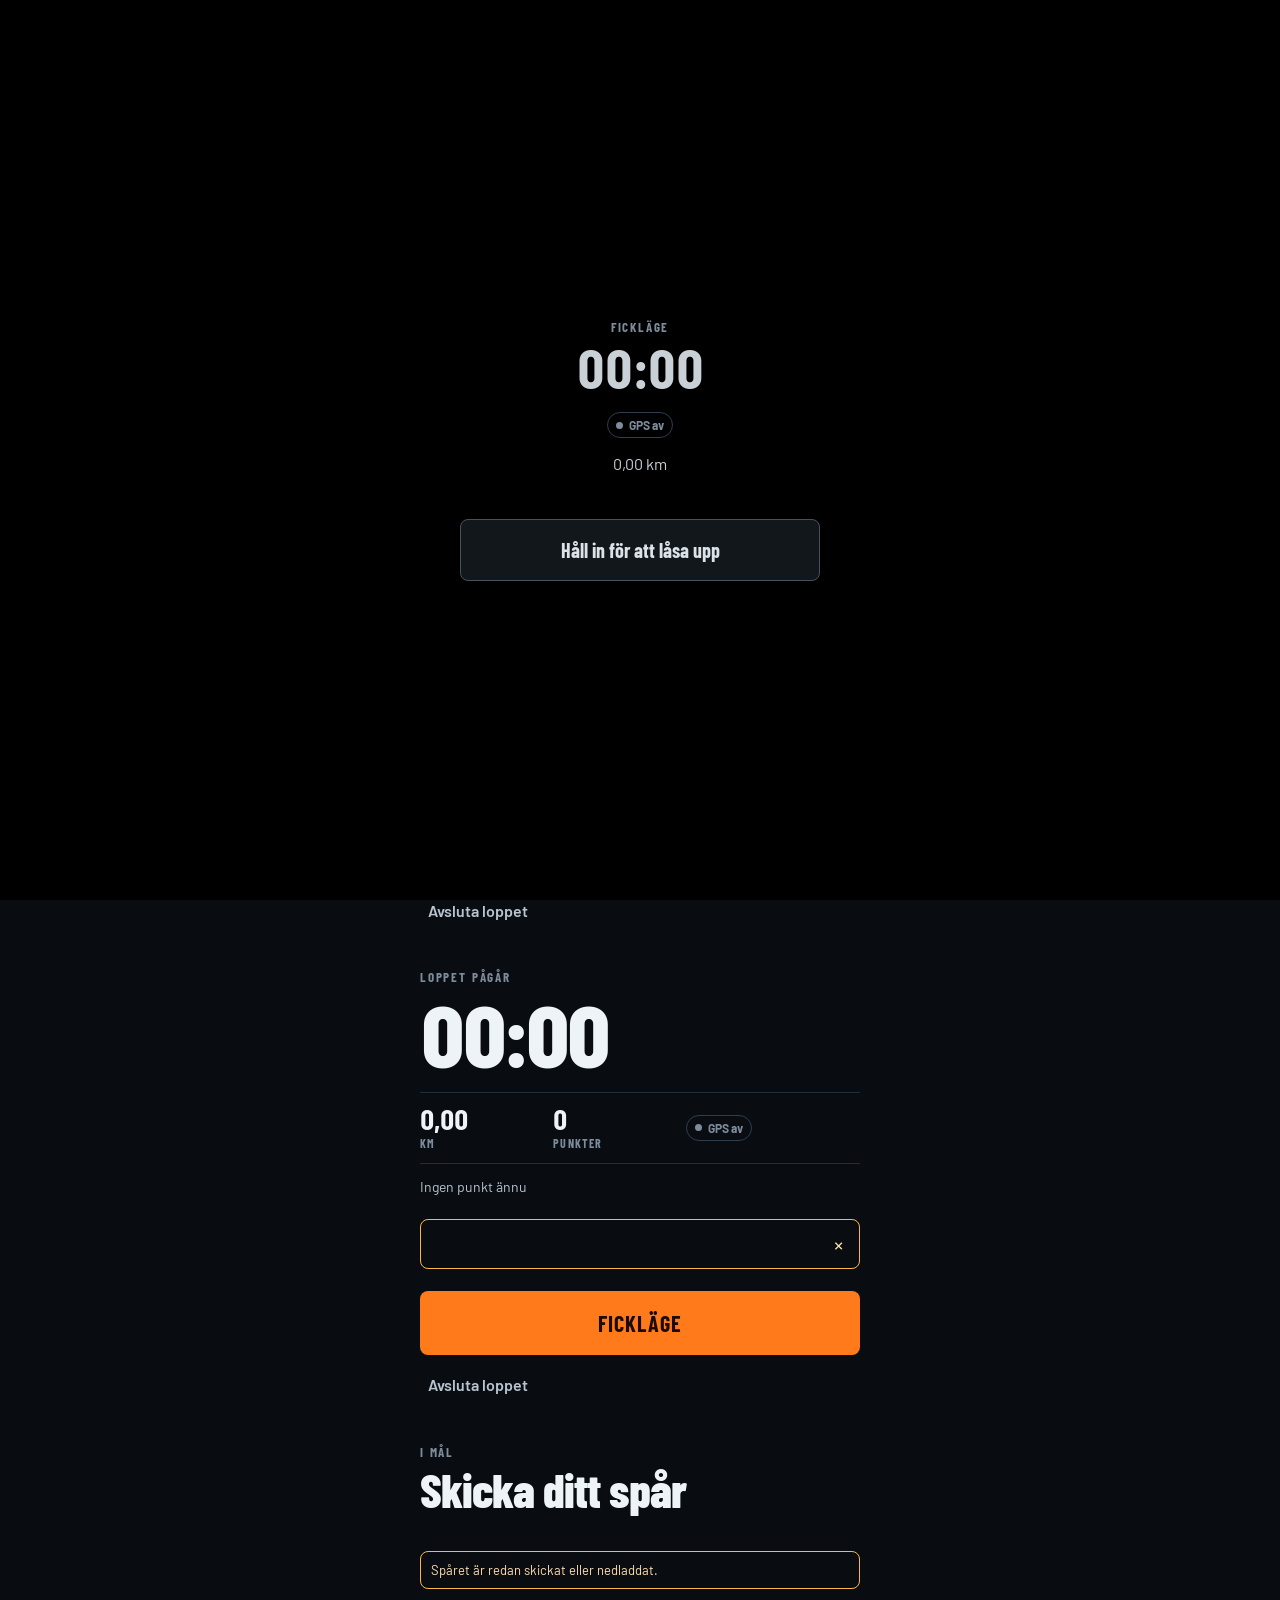
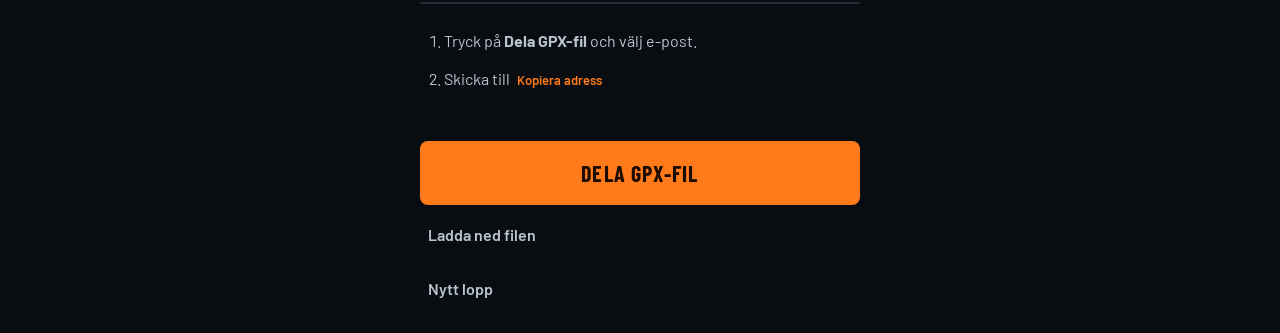
==== index.html @ 2bca6008 "v0.02" ====
<!doctype html>
<html lang="sv">
<head>
  <meta charset="utf-8">
  <meta name="viewport" content="width=device-width, initial-scale=1, viewport-fit=cover">
  <meta name="theme-color" content="#090d12">
  <title>Stadsorientering – GPS-tracker</title>
  <link rel="stylesheet" href="https://fonts.googleapis.com/css2?family=Barlow+Condensed:wght@600;700;800&family=Barlow:wght@400;500;600;700&display=swap">
  <link rel="stylesheet" href="styles.css">
  <style>.hold span,.hold i{pointer-events:none}</style>
</head>
<body>
  <main class="app">
    <header class="topbar">
      <span class="brand">STADSORIENTERING</span>
      <div class="top-status"><span id="top-gps" class="gps-chip">GPS av</span><span id="sim-pill" class="pill" hidden>SIMULERAD GPS</span></div>
    </header>

    <section id="start-view" class="view">
      <p class="eyebrow">INNAN DU STARTAR</p><h1>Klar för start?</h1>
      <label class="field">Ditt namn<input id="name" autocomplete="name" placeholder="För- och efternamn" maxlength="80"></label>
      <button id="gps-on" class="secondary">Slå på GPS</button>
      <p id="start-error" class="error-box" hidden role="alert"></p>
      <div id="start-wait" class="muted" hidden>Letar efter en tillräckligt noggrann GPS-position…</div>
      <ul class="advice"><li>Ha sidan öppen hela loppet och byt inte app.</li><li>Lås inte telefonen. Använd fickläget, då står skärmen på men är låst för tryck.</li><li>Ladda telefonen innan. Skärmen och GPS:en drar ström.</li></ul>
      <p class="privacy">Ditt spår sparas bara i den här telefonen. Det lämnar telefonen först när du själv delar filen efter loppet.</p>
      <div class="bottom-actions"><button id="start" class="primary" disabled>STARTA LOPPET</button><button id="start-anyway" class="text-button" hidden>Starta ändå</button></div>
    </section>

    <section id="resume-view" class="view" hidden>
      <p class="eyebrow">LOPPET PÅGÅR FORTFARANDE</p><h1>Fortsätta?</h1><p id="resume-info"></p>
      <div class="bottom-actions"><button id="resume" class="primary">FORTSÄTT</button><button id="resume-stop" class="text-button">Avsluta loppet</button></div>
    </section>

    <section id="running-view" class="view running" hidden>
      <p class="eyebrow">LOPPET PÅGÅR</p><div id="elapsed" class="elapsed">00:00</div>
      <div class="metrics"><div><b id="distance">0,00</b><span>KM</span></div><div><b id="point-count">0</b><span>PUNKTER</span></div><div><span id="run-gps" class="gps-chip">GPS av</span></div></div>
      <p id="last-point" class="last-point">Ingen punkt ännu</p><p id="run-error" class="error-box" hidden role="alert"></p>
      <div id="gap-note" class="notice" hidden><span id="gap-text"></span><button id="close-gap" aria-label="Stäng notis">×</button></div>
      <p id="wake-note" class="muted" hidden>Din webbläsare kan inte hålla skärmen tänd. Ändra tiden för automatisk skärmlåsning i telefonens inställningar.</p>
      <div class="bottom-actions"><button id="pocket-on" class="primary">FICKLÄGE</button><button id="stop" class="text-button">Avsluta loppet</button></div>
    </section>

    <section id="export-view" class="view" hidden>
      <p class="eyebrow">I MÅL</p><h1>Skicka ditt spår</h1><p id="already-sent" class="notice" hidden>Spåret är redan skickat eller nedladdat.</p>
      <div id="summary" class="summary"></div>
      <ol class="steps"><li>Tryck på <b>Dela GPX-fil</b> och välj e-post.</li><li>Skicka till <b id="email"></b> <button id="copy-email" class="inline-button">Kopiera adress</button></li></ol>
      <div class="bottom-actions"><button id="share" class="primary">DELA GPX-FIL</button><button id="download" class="text-button">Ladda ned filen</button><button id="new-track" class="text-button">Nytt lopp</button></div>
    </section>
  </main>

  <section id="pocket" class="pocket" hidden aria-label="Fickläge">
    <div><p class="eyebrow">FICKLÄGE</p><strong id="pocket-time">00:00</strong><span id="pocket-gps" class="gps-chip">GPS av</span><p id="pocket-distance">0,00 km</p><p id="pocket-error" class="pocket-error" hidden></p><button id="hold-unlock" class="hold"><span>Håll in för att låsa upp</span><i id="hold-progress"></i></button></div>
  </section>
  <script type="module" src="app.js"></script>
</body>
</html>
---- styles.css ----
:root{--bg:#090d12;--panel:#0f151c;--raise:#1a2430;--line:#222d3a;--line-2:#2f3d4d;--ink:#eef3f7;--ink-2:#b8c4cf;--muted:#7d8c9c;--accent:#ff7a1a;--accent-ink:#1c0c00;--good:#3ee08f;--warn:#ffb547;--bad:#ff5a5f;--display:"Barlow Condensed","Roboto Condensed","Arial Narrow",sans-serif;--body:"Barlow","Segoe UI",system-ui,sans-serif}*{box-sizing:border-box}body{margin:0;min-height:100dvh;background:var(--bg);color:var(--ink);font-family:var(--body)}button,input{font:inherit}button{cursor:pointer}button:focus-visible,input:focus-visible{outline:2px solid var(--accent);outline-offset:2px}.app{display:flex;flex-direction:column;min-height:100dvh;max-width:480px;margin:auto;padding:max(18px,env(safe-area-inset-top)) max(20px,env(safe-area-inset-right)) max(20px,env(safe-area-inset-bottom)) max(20px,env(safe-area-inset-left))}.topbar{height:42px;display:flex;align-items:center;justify-content:space-between;gap:10px}.brand,.eyebrow,h1,.primary,.metrics b,.elapsed{font-family:var(--display)}.brand{font-size:18px;font-weight:800;letter-spacing:.06em}.top-status{display:flex;gap:6px;align-items:center}.view{display:flex;flex:1;flex-direction:column;padding-top:35px}.eyebrow{margin:0 0 7px;color:var(--muted);font-size:13px;font-weight:700;letter-spacing:.14em}h1{margin:0 0 30px;font-size:48px;line-height:.92;font-weight:800;letter-spacing:-.02em}.field{font-weight:600;color:var(--ink-2);font-size:14px}.field input{display:block;width:100%;margin-top:8px;padding:14px 12px;border:1px solid var(--line-2);border-radius:8px;background:var(--panel);color:var(--ink);font-size:18px}.primary{width:100%;min-height:64px;border:0;border-radius:8px;background:var(--accent);color:var(--accent-ink);font-size:22px;font-weight:700;letter-spacing:.05em;text-transform:uppercase}.primary:disabled{opacity:.38;cursor:not-allowed}.secondary,.text-button,.inline-button{border:0;background:transparent;color:var(--ink-2);font-weight:600}.secondary{align-self:flex-start;min-height:48px;padding:0;margin-top:10px}.text-button{min-height:48px;padding:0 8px;text-align:left}.inline-button{min-height:28px;padding:0 4px;color:var(--accent);font-size:13px}.bottom-actions{margin-top:auto;display:flex;flex-direction:column;gap:6px;padding-top:22px}.advice{margin:25px 0 0;padding:14px 14px 14px 31px;border:1px solid var(--line);border-radius:8px;background:var(--panel);color:var(--ink-2);font-size:14px;line-height:1.35}.advice li+li{margin-top:10px}.privacy,.muted{color:var(--muted);font-size:13px;line-height:1.4}.privacy{margin-top:17px}.error-box{margin:14px 0 0;padding:11px;border:1px solid var(--bad);border-radius:8px;color:#ffc1c3;font-size:14px;line-height:1.35}.gps-chip,.pill{display:inline-flex;align-items:center;gap:6px;min-height:26px;border:1px solid var(--line-2);border-radius:999px;padding:3px 8px;color:var(--muted);font-size:12px;font-weight:700;white-space:nowrap}.gps-chip::before{content:"";width:7px;height:7px;border-radius:50%;background:currentColor}.gps-chip.good{color:var(--good)}.gps-chip.warn{color:var(--warn)}.gps-chip.bad{color:var(--bad)}.pill{color:var(--accent);border-color:#7a451d}.elapsed{margin:6px 0 23px;font-size:88px;line-height:.8;font-weight:800;letter-spacing:-.05em;font-variant-numeric:tabular-nums}.metrics{display:grid;grid-template-columns:1fr 1fr 1.4fr;gap:9px;padding:13px 0;border-top:1px solid var(--line);border-bottom:1px solid var(--line);align-items:center}.metrics>div{min-width:0}.metrics b{display:block;font-size:29px;line-height:.9;font-variant-numeric:tabular-nums}.metrics span:not(.gps-chip){display:block;margin-top:4px;color:var(--muted);font-family:var(--display);font-size:12px;font-weight:700;letter-spacing:.1em}.last-point{margin:14px 0;color:var(--ink-2);font-size:14px}.last-point.old{color:var(--warn)}.notice{display:flex;align-items:center;justify-content:space-between;gap:12px;margin-top:10px;padding:10px;border:1px solid var(--warn);border-radius:8px;color:#ffe0af;font-size:13px}.notice button{border:0;background:transparent;color:inherit;font-size:22px}.summary{display:grid;grid-template-columns:1fr 1fr;gap:1px;border:1px solid var(--line);background:var(--line);border-radius:8px;overflow:hidden}.summary div{padding:12px;background:var(--panel)}.summary b{display:block;font-family:var(--display);font-size:27px;font-variant-numeric:tabular-nums}.summary span{color:var(--muted);font-size:12px}.steps{margin:25px 0;padding-left:24px;color:var(--ink-2);line-height:1.55}.steps li+li{margin-top:12px}.pocket{position:fixed;z-index:5;inset:0;display:grid;place-items:center;padding:24px;background:#000;color:#c9d0d6;touch-action:none;text-align:center}.pocket>div{width:min(360px,100%)}.pocket strong{display:block;margin:7px 0 20px;font-family:var(--display);font-size:56px;line-height:.9;font-variant-numeric:tabular-nums}.pocket-distance{font-family:var(--display);font-size:25px}.pocket-error{color:#ffb3b7;font-size:13px}.hold{position:relative;overflow:hidden;width:100%;min-height:62px;margin-top:30px;border:1px solid #47515a;border-radius:8px;background:#12171b;color:#dce3e8;font-family:var(--display);font-size:20px;font-weight:700}.hold span{position:relative;z-index:1}.hold i{position:absolute;inset:0 auto 0 0;width:0;background:#45515b}.hold.holding i{transition:width 2s linear;width:100%}@media(max-width:380px){h1{font-size:43px}.elapsed{font-size:72px}.metrics{grid-template-columns:1fr 1fr}.metrics>div:last-child{grid-column:1/-1}}@media(prefers-reduced-motion:reduce){*,*::before,*::after{scroll-behavior:auto!important;transition-duration:.01ms!important;animation-duration:.01ms!important}}
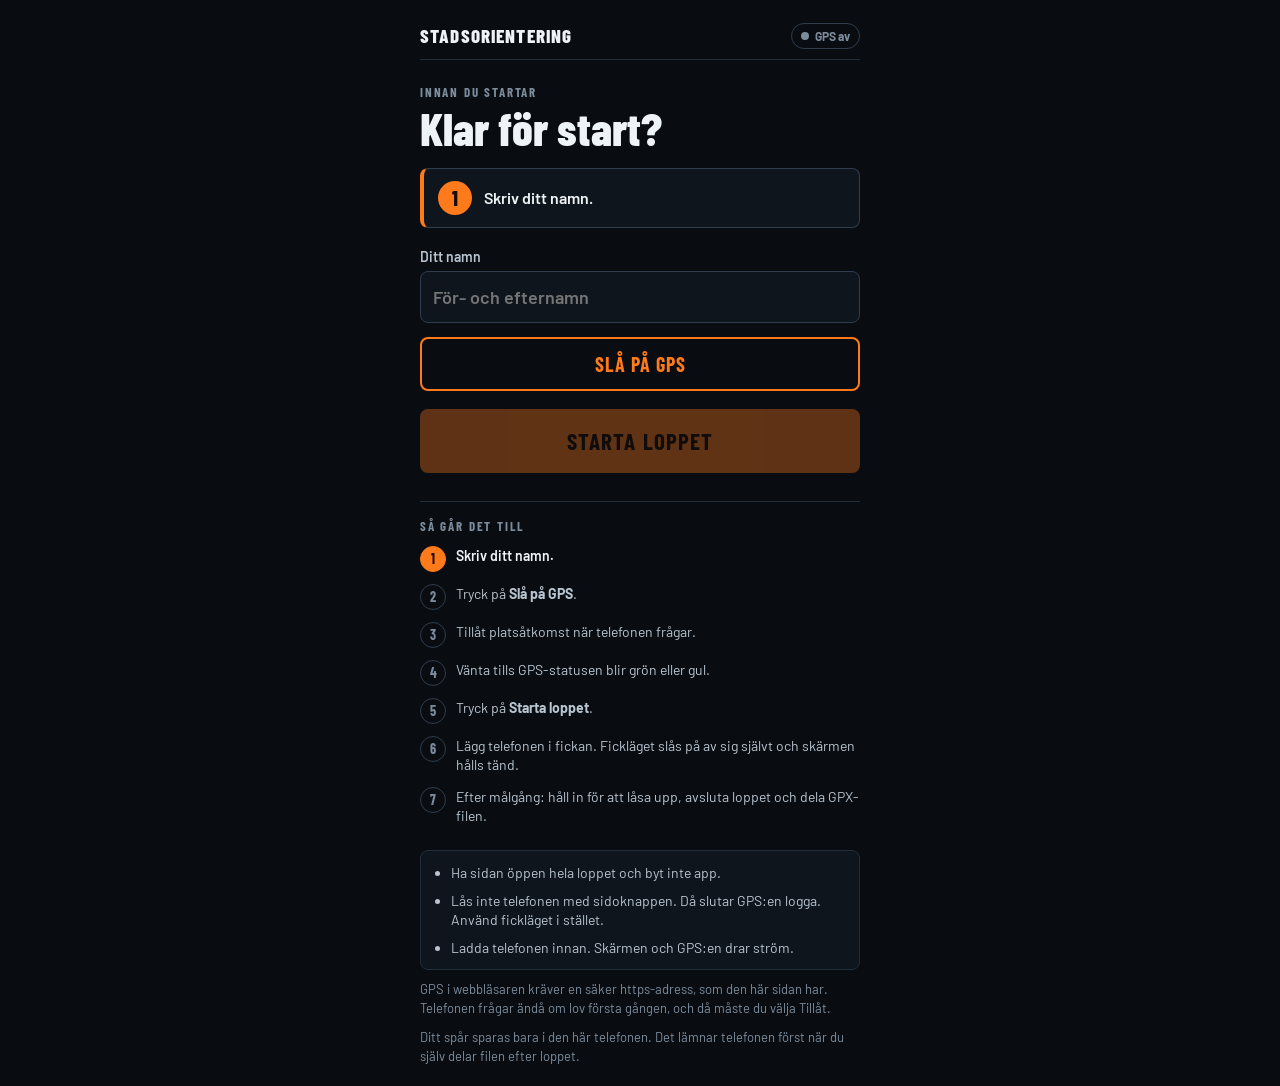
==== commit ac14a2cd: "v0.03" ====
--- a/index.html
+++ b/index.html
@@ -1,57 +1,152 @@
-<!doctype html>
-<html lang="sv">
-<head>
-  <meta charset="utf-8">
-  <meta name="viewport" content="width=device-width, initial-scale=1, viewport-fit=cover">
-  <meta name="theme-color" content="#090d12">
-  <title>Stadsorientering – GPS-tracker</title>
-  <link rel="stylesheet" href="https://fonts.googleapis.com/css2?family=Barlow+Condensed:wght@600;700;800&family=Barlow:wght@400;500;600;700&display=swap">
-  <link rel="stylesheet" href="styles.css">
-  <style>.hold span,.hold i{pointer-events:none}</style>
-</head>
-<body>
-  <main class="app">
-    <header class="topbar">
-      <span class="brand">STADSORIENTERING</span>
-      <div class="top-status"><span id="top-gps" class="gps-chip">GPS av</span><span id="sim-pill" class="pill" hidden>SIMULERAD GPS</span></div>
-    </header>
-
-    <section id="start-view" class="view">
-      <p class="eyebrow">INNAN DU STARTAR</p><h1>Klar för start?</h1>
-      <label class="field">Ditt namn<input id="name" autocomplete="name" placeholder="För- och efternamn" maxlength="80"></label>
-      <button id="gps-on" class="secondary">Slå på GPS</button>
-      <p id="start-error" class="error-box" hidden role="alert"></p>
-      <div id="start-wait" class="muted" hidden>Letar efter en tillräckligt noggrann GPS-position…</div>
-      <ul class="advice"><li>Ha sidan öppen hela loppet och byt inte app.</li><li>Lås inte telefonen. Använd fickläget, då står skärmen på men är låst för tryck.</li><li>Ladda telefonen innan. Skärmen och GPS:en drar ström.</li></ul>
-      <p class="privacy">Ditt spår sparas bara i den här telefonen. Det lämnar telefonen först när du själv delar filen efter loppet.</p>
-      <div class="bottom-actions"><button id="start" class="primary" disabled>STARTA LOPPET</button><button id="start-anyway" class="text-button" hidden>Starta ändå</button></div>
-    </section>
-
-    <section id="resume-view" class="view" hidden>
-      <p class="eyebrow">LOPPET PÅGÅR FORTFARANDE</p><h1>Fortsätta?</h1><p id="resume-info"></p>
-      <div class="bottom-actions"><button id="resume" class="primary">FORTSÄTT</button><button id="resume-stop" class="text-button">Avsluta loppet</button></div>
-    </section>
-
-    <section id="running-view" class="view running" hidden>
-      <p class="eyebrow">LOPPET PÅGÅR</p><div id="elapsed" class="elapsed">00:00</div>
-      <div class="metrics"><div><b id="distance">0,00</b><span>KM</span></div><div><b id="point-count">0</b><span>PUNKTER</span></div><div><span id="run-gps" class="gps-chip">GPS av</span></div></div>
-      <p id="last-point" class="last-point">Ingen punkt ännu</p><p id="run-error" class="error-box" hidden role="alert"></p>
-      <div id="gap-note" class="notice" hidden><span id="gap-text"></span><button id="close-gap" aria-label="Stäng notis">×</button></div>
-      <p id="wake-note" class="muted" hidden>Din webbläsare kan inte hålla skärmen tänd. Ändra tiden för automatisk skärmlåsning i telefonens inställningar.</p>
-      <div class="bottom-actions"><button id="pocket-on" class="primary">FICKLÄGE</button><button id="stop" class="text-button">Avsluta loppet</button></div>
-    </section>
-
-    <section id="export-view" class="view" hidden>
-      <p class="eyebrow">I MÅL</p><h1>Skicka ditt spår</h1><p id="already-sent" class="notice" hidden>Spåret är redan skickat eller nedladdat.</p>
-      <div id="summary" class="summary"></div>
-      <ol class="steps"><li>Tryck på <b>Dela GPX-fil</b> och välj e-post.</li><li>Skicka till <b id="email"></b> <button id="copy-email" class="inline-button">Kopiera adress</button></li></ol>
-      <div class="bottom-actions"><button id="share" class="primary">DELA GPX-FIL</button><button id="download" class="text-button">Ladda ned filen</button><button id="new-track" class="text-button">Nytt lopp</button></div>
-    </section>
-  </main>
-
-  <section id="pocket" class="pocket" hidden aria-label="Fickläge">
-    <div><p class="eyebrow">FICKLÄGE</p><strong id="pocket-time">00:00</strong><span id="pocket-gps" class="gps-chip">GPS av</span><p id="pocket-distance">0,00 km</p><p id="pocket-error" class="pocket-error" hidden></p><button id="hold-unlock" class="hold"><span>Håll in för att låsa upp</span><i id="hold-progress"></i></button></div>
-  </section>
-  <script type="module" src="app.js"></script>
-</body>
-</html>
+<!doctype html>
+<html lang="sv">
+<head>
+  <meta charset="utf-8">
+  <meta name="viewport" content="width=device-width, initial-scale=1, viewport-fit=cover">
+  <meta name="theme-color" content="#090d12">
+  <meta name="format-detection" content="telephone=no">
+  <title>Stadsorientering – GPS-tracker</title>
+  <link rel="preconnect" href="https://fonts.googleapis.com">
+  <link rel="preconnect" href="https://fonts.gstatic.com" crossorigin>
+  <link rel="stylesheet" href="https://fonts.googleapis.com/css2?family=Barlow+Condensed:wght@600;700;800&family=Barlow:wght@400;500;600;700&display=swap">
+  <link rel="stylesheet" href="styles.css">
+</head>
+<body>
+  <main class="app">
+    <header class="topbar">
+      <span class="brand">Stadsorientering</span>
+      <div class="top-status">
+        <span id="sim-pill" class="pill" hidden title="Simulerad GPS">Simulerad</span>
+        <span id="top-gps" class="gps-chip">GPS av</span>
+      </div>
+    </header>
+
+    <p id="storage-warning" class="error-box" hidden>Spåret kan inte sparas i telefonen (privat surfläge?). Det fungerar ändå, men ladda inte om sidan under loppet.</p>
+
+    <!-- 1. Start: namn, GPS och start -->
+    <section id="start-view" class="view">
+      <p class="eyebrow">Innan du startar</p>
+      <h1>Klar för start?</h1>
+
+      <div id="next-step" class="next-step" role="status" aria-live="polite">
+        <span id="next-step-number" class="next-step__number">1</span>
+        <p id="next-step-text">Skriv ditt namn.</p>
+      </div>
+
+      <label class="field">Ditt namn
+        <input id="name" autocomplete="name" placeholder="För- och efternamn" maxlength="80" enterkeyhint="done">
+      </label>
+
+      <div class="gps-panel">
+        <button id="gps-on" class="gps-button" type="button">Slå på GPS</button>
+        <div id="gps-live" class="gps-live" hidden>
+          <span id="start-gps" class="gps-chip gps-chip--large">Söker GPS…</span>
+          <p id="gps-hint" class="muted"></p>
+        </div>
+      </div>
+
+      <div id="gps-help" class="help-box" hidden role="alert">
+        <p id="gps-help-text"></p>
+        <div id="gps-help-settings" class="help-settings" hidden>
+          <p><b>iPhone:</b> Inställningar → Integritet och säkerhet → Platstjänster. Slå på Platstjänster och välj ”Vid användning” för Safari-webbplatser. I Safari: tryck på <b>aA</b> i adressfältet → Webbplatsinställningar → Plats → Tillåt.</p>
+          <p><b>Android:</b> Tryck på ikonen till vänster om adressen → Behörigheter → Plats → Tillåt. Kontrollera också att Plats är påslaget i snabbinställningarna.</p>
+          <p>Ladda om sidan om det inte hjälper att försöka igen.</p>
+        </div>
+        <button id="gps-retry" class="inline-button" type="button">Försök igen</button>
+      </div>
+
+      <div class="start-actions">
+        <button id="start" class="primary is-waiting" type="button" aria-disabled="true">Starta loppet</button>
+        <button id="start-anyway" class="text-button" type="button" hidden>Starta ändå med svag GPS</button>
+      </div>
+
+      <section class="guide" aria-labelledby="guide-title">
+        <h2 id="guide-title" class="eyebrow">Så går det till</h2>
+        <ol id="guide-steps" class="guide-steps">
+          <li><span>Skriv ditt namn.</span></li>
+          <li><span>Tryck på <b>Slå på GPS</b>.</span></li>
+          <li><span>Tillåt platsåtkomst när telefonen frågar.</span></li>
+          <li><span>Vänta tills GPS-statusen blir grön eller gul.</span></li>
+          <li><span>Tryck på <b>Starta loppet</b>.</span></li>
+          <li><span>Lägg telefonen i fickan. Fickläget slås på av sig självt och skärmen hålls tänd.</span></li>
+          <li><span>Efter målgång: håll in för att låsa upp, avsluta loppet och dela GPX-filen.</span></li>
+        </ol>
+      </section>
+
+      <ul class="advice">
+        <li>Ha sidan öppen hela loppet och byt inte app.</li>
+        <li>Lås inte telefonen med sidoknappen. Då slutar GPS:en logga. Använd fickläget i stället.</li>
+        <li>Ladda telefonen innan. Skärmen och GPS:en drar ström.</li>
+      </ul>
+      <p class="privacy">GPS i webbläsaren kräver en säker https-adress, som den här sidan har. Telefonen frågar ändå om lov första gången, och då måste du välja Tillåt.</p>
+      <p class="privacy">Ditt spår sparas bara i den här telefonen. Det lämnar telefonen först när du själv delar filen efter loppet.</p>
+    </section>
+
+    <!-- 2. Spår som pågick när sidan laddades om -->
+    <section id="resume-view" class="view" hidden>
+      <p class="eyebrow">Loppet pågår fortfarande</p>
+      <h1>Fortsätta?</h1>
+      <p id="resume-info" class="lead"></p>
+      <div class="bottom-actions">
+        <button id="resume" class="primary" type="button">Fortsätt</button>
+        <button id="resume-stop" class="text-button" type="button">Avsluta loppet</button>
+      </div>
+    </section>
+
+    <!-- 3. Under loppet -->
+    <section id="running-view" class="view" hidden>
+      <p class="eyebrow">Loppet pågår</p>
+      <div id="elapsed" class="elapsed">00:00</div>
+      <div class="metrics">
+        <div><b id="distance">0,00</b><span>km</span></div>
+        <div><b id="point-count">0</b><span>punkter</span></div>
+        <div><span id="run-gps" class="gps-chip">GPS av</span></div>
+      </div>
+      <p id="last-point" class="last-point">Ingen sparad punkt ännu</p>
+      <p id="run-error" class="error-box" hidden role="alert"></p>
+      <div id="gap-note" class="notice" hidden>
+        <span id="gap-text"></span>
+        <button id="close-gap" type="button" aria-label="Stäng notisen">×</button>
+      </div>
+      <p id="wake-note" class="notice" hidden>Skärmen kan inte hållas tänd automatiskt i den här webbläsaren. Ställ in automatisk skärmlåsning på längsta tiden under loppet.</p>
+      <div class="bottom-actions">
+        <button id="pocket-on" class="primary" type="button">Fickläge</button>
+        <button id="stop" class="text-button" type="button">Avsluta loppet</button>
+      </div>
+    </section>
+
+    <!-- 4. Efter målgång -->
+    <section id="export-view" class="view" hidden>
+      <p class="eyebrow">I mål</p>
+      <h1>Skicka ditt spår</h1>
+      <p id="already-sent" class="notice notice--good" hidden>Spåret är redan delat eller nedladdat. Du kan dela det igen om det behövs.</p>
+      <div id="summary" class="summary"></div>
+      <ol class="steps">
+        <li>Tryck på <b>Dela GPX-fil</b> och välj e-post.</li>
+        <li>Skicka till <b id="email"></b> <button id="copy-email" class="inline-button" type="button">Kopiera adress</button></li>
+      </ol>
+      <div class="bottom-actions">
+        <button id="share" class="primary" type="button">Dela GPX-fil</button>
+        <button id="download" class="text-button" type="button">Ladda ned filen i stället</button>
+        <button id="new-track" class="text-button text-button--quiet" type="button">Nytt lopp</button>
+      </div>
+    </section>
+  </main>
+
+  <!-- Fickläge: svart lager som tar emot alla tryck -->
+  <section id="pocket" class="pocket" hidden aria-label="Fickläge">
+    <div class="pocket__inner">
+      <p class="eyebrow">Fickläge · skärmen är låst för tryck</p>
+      <strong id="pocket-time" class="pocket__time">00:00</strong>
+      <p class="pocket__row"><span id="pocket-gps" class="gps-chip">GPS av</span><span id="pocket-distance">0,00 km</span></p>
+      <p id="pocket-error" class="pocket__error" hidden></p>
+      <div id="hold-unlock" class="hold" role="button" tabindex="0" aria-label="Håll in i två sekunder för att låsa upp">
+        <i id="hold-progress" class="hold__progress"></i>
+        <span id="hold-label" class="hold__label">Håll in 2 sekunder för att låsa upp</span>
+      </div>
+    </div>
+  </section>
+
+  <script type="module" src="app.js"></script>
+</body>
+</html>
--- a/styles.css
+++ b/styles.css
@@ -1 +1,396 @@
-:root{--bg:#090d12;--panel:#0f151c;--raise:#1a2430;--line:#222d3a;--line-2:#2f3d4d;--ink:#eef3f7;--ink-2:#b8c4cf;--muted:#7d8c9c;--accent:#ff7a1a;--accent-ink:#1c0c00;--good:#3ee08f;--warn:#ffb547;--bad:#ff5a5f;--display:"Barlow Condensed","Roboto Condensed","Arial Narrow",sans-serif;--body:"Barlow","Segoe UI",system-ui,sans-serif}*{box-sizing:border-box}body{margin:0;min-height:100dvh;background:var(--bg);color:var(--ink);font-family:var(--body)}button,input{font:inherit}button{cursor:pointer}button:focus-visible,input:focus-visible{outline:2px solid var(--accent);outline-offset:2px}.app{display:flex;flex-direction:column;min-height:100dvh;max-width:480px;margin:auto;padding:max(18px,env(safe-area-inset-top)) max(20px,env(safe-area-inset-right)) max(20px,env(safe-area-inset-bottom)) max(20px,env(safe-area-inset-left))}.topbar{height:42px;display:flex;align-items:center;justify-content:space-between;gap:10px}.brand,.eyebrow,h1,.primary,.metrics b,.elapsed{font-family:var(--display)}.brand{font-size:18px;font-weight:800;letter-spacing:.06em}.top-status{display:flex;gap:6px;align-items:center}.view{display:flex;flex:1;flex-direction:column;padding-top:35px}.eyebrow{margin:0 0 7px;color:var(--muted);font-size:13px;font-weight:700;letter-spacing:.14em}h1{margin:0 0 30px;font-size:48px;line-height:.92;font-weight:800;letter-spacing:-.02em}.field{font-weight:600;color:var(--ink-2);font-size:14px}.field input{display:block;width:100%;margin-top:8px;padding:14px 12px;border:1px solid var(--line-2);border-radius:8px;background:var(--panel);color:var(--ink);font-size:18px}.primary{width:100%;min-height:64px;border:0;border-radius:8px;background:var(--accent);color:var(--accent-ink);font-size:22px;font-weight:700;letter-spacing:.05em;text-transform:uppercase}.primary:disabled{opacity:.38;cursor:not-allowed}.secondary,.text-button,.inline-button{border:0;background:transparent;color:var(--ink-2);font-weight:600}.secondary{align-self:flex-start;min-height:48px;padding:0;margin-top:10px}.text-button{min-height:48px;padding:0 8px;text-align:left}.inline-button{min-height:28px;padding:0 4px;color:var(--accent);font-size:13px}.bottom-actions{margin-top:auto;display:flex;flex-direction:column;gap:6px;padding-top:22px}.advice{margin:25px 0 0;padding:14px 14px 14px 31px;border:1px solid var(--line);border-radius:8px;background:var(--panel);color:var(--ink-2);font-size:14px;line-height:1.35}.advice li+li{margin-top:10px}.privacy,.muted{color:var(--muted);font-size:13px;line-height:1.4}.privacy{margin-top:17px}.error-box{margin:14px 0 0;padding:11px;border:1px solid var(--bad);border-radius:8px;color:#ffc1c3;font-size:14px;line-height:1.35}.gps-chip,.pill{display:inline-flex;align-items:center;gap:6px;min-height:26px;border:1px solid var(--line-2);border-radius:999px;padding:3px 8px;color:var(--muted);font-size:12px;font-weight:700;white-space:nowrap}.gps-chip::before{content:"";width:7px;height:7px;border-radius:50%;background:currentColor}.gps-chip.good{color:var(--good)}.gps-chip.warn{color:var(--warn)}.gps-chip.bad{color:var(--bad)}.pill{color:var(--accent);border-color:#7a451d}.elapsed{margin:6px 0 23px;font-size:88px;line-height:.8;font-weight:800;letter-spacing:-.05em;font-variant-numeric:tabular-nums}.metrics{display:grid;grid-template-columns:1fr 1fr 1.4fr;gap:9px;padding:13px 0;border-top:1px solid var(--line);border-bottom:1px solid var(--line);align-items:center}.metrics>div{min-width:0}.metrics b{display:block;font-size:29px;line-height:.9;font-variant-numeric:tabular-nums}.metrics span:not(.gps-chip){display:block;margin-top:4px;color:var(--muted);font-family:var(--display);font-size:12px;font-weight:700;letter-spacing:.1em}.last-point{margin:14px 0;color:var(--ink-2);font-size:14px}.last-point.old{color:var(--warn)}.notice{display:flex;align-items:center;justify-content:space-between;gap:12px;margin-top:10px;padding:10px;border:1px solid var(--warn);border-radius:8px;color:#ffe0af;font-size:13px}.notice button{border:0;background:transparent;color:inherit;font-size:22px}.summary{display:grid;grid-template-columns:1fr 1fr;gap:1px;border:1px solid var(--line);background:var(--line);border-radius:8px;overflow:hidden}.summary div{padding:12px;background:var(--panel)}.summary b{display:block;font-family:var(--display);font-size:27px;font-variant-numeric:tabular-nums}.summary span{color:var(--muted);font-size:12px}.steps{margin:25px 0;padding-left:24px;color:var(--ink-2);line-height:1.55}.steps li+li{margin-top:12px}.pocket{position:fixed;z-index:5;inset:0;display:grid;place-items:center;padding:24px;background:#000;color:#c9d0d6;touch-action:none;text-align:center}.pocket>div{width:min(360px,100%)}.pocket strong{display:block;margin:7px 0 20px;font-family:var(--display);font-size:56px;line-height:.9;font-variant-numeric:tabular-nums}.pocket-distance{font-family:var(--display);font-size:25px}.pocket-error{color:#ffb3b7;font-size:13px}.hold{position:relative;overflow:hidden;width:100%;min-height:62px;margin-top:30px;border:1px solid #47515a;border-radius:8px;background:#12171b;color:#dce3e8;font-family:var(--display);font-size:20px;font-weight:700}.hold span{position:relative;z-index:1}.hold i{position:absolute;inset:0 auto 0 0;width:0;background:#45515b}.hold.holding i{transition:width 2s linear;width:100%}@media(max-width:380px){h1{font-size:43px}.elapsed{font-size:72px}.metrics{grid-template-columns:1fr 1fr}.metrics>div:last-child{grid-column:1/-1}}@media(prefers-reduced-motion:reduce){*,*::before,*::after{scroll-behavior:auto!important;transition-duration:.01ms!important;animation-duration:.01ms!important}}
+/* Stadsorientering – GPS-tracker. Samma mörka sändningsstil som replayen. */
+:root {
+  --bg: #090d12;
+  --panel: #0f151c;
+  --raise: #1a2430;
+  --line: #222d3a;
+  --line-2: #2f3d4d;
+  --ink: #eef3f7;
+  --ink-2: #b8c4cf;
+  --muted: #7d8c9c;
+  --accent: #ff7a1a;
+  --accent-ink: #1c0c00;
+  --good: #3ee08f;
+  --warn: #ffb547;
+  --bad: #ff5a5f;
+  --display: "Barlow Condensed", "Roboto Condensed", "Arial Narrow", sans-serif;
+  --body: "Barlow", "Segoe UI", system-ui, sans-serif;
+  color-scheme: dark;
+}
+
+* { box-sizing: border-box; }
+/* Utan den här regeln vinner klassernas display över hidden-attributet. */
+[hidden] { display: none !important; }
+
+html { -webkit-text-size-adjust: 100%; }
+body {
+  margin: 0;
+  min-height: 100dvh;
+  background: var(--bg);
+  color: var(--ink);
+  font-family: var(--body);
+  font-size: 16px;
+  -webkit-tap-highlight-color: transparent;
+}
+button, input { font: inherit; color: inherit; }
+button { cursor: pointer; touch-action: manipulation; }
+:focus-visible { outline: 2px solid var(--accent); outline-offset: 2px; }
+
+.app {
+  display: flex;
+  flex-direction: column;
+  min-height: 100dvh;
+  max-width: 480px;
+  margin: 0 auto;
+  padding: max(12px, env(safe-area-inset-top)) max(20px, env(safe-area-inset-right)) max(20px, env(safe-area-inset-bottom)) max(20px, env(safe-area-inset-left));
+}
+
+/* ---------------------------------------------------------------- topp */
+.topbar {
+  display: flex;
+  align-items: center;
+  justify-content: space-between;
+  gap: 10px;
+  min-height: 48px;
+  border-bottom: 1px solid var(--line);
+}
+.brand {
+  font-family: var(--display);
+  font-size: 19px;
+  font-weight: 800;
+  letter-spacing: .06em;
+  text-transform: uppercase;
+  min-width: 0;
+  overflow: hidden;
+  text-overflow: ellipsis;
+  white-space: nowrap;
+}
+.top-status { flex: none; display: flex; align-items: center; gap: 6px; }
+
+.eyebrow {
+  margin: 0 0 6px;
+  color: var(--muted);
+  font-family: var(--display);
+  font-size: 13px;
+  font-weight: 700;
+  letter-spacing: .14em;
+  text-transform: uppercase;
+}
+h1 {
+  margin: 0 0 18px;
+  font-family: var(--display);
+  font-size: 46px;
+  font-weight: 800;
+  line-height: .95;
+  text-wrap: balance;
+}
+.lead { color: var(--ink-2); line-height: 1.45; }
+.muted, .privacy { color: var(--muted); font-size: 13px; line-height: 1.45; }
+.privacy { margin: 10px 0 0; }
+
+.view { display: flex; flex: 1; flex-direction: column; padding-top: 24px; }
+
+/* ---------------------------------------------------------------- nästa steg */
+.next-step {
+  display: flex;
+  align-items: center;
+  gap: 12px;
+  margin-bottom: 20px;
+  padding: 12px 14px;
+  border: 1px solid var(--line-2);
+  border-left: 4px solid var(--accent);
+  border-radius: 8px;
+  background: var(--panel);
+}
+.next-step p { margin: 0; font-weight: 600; line-height: 1.35; }
+.next-step__number {
+  flex: none;
+  display: grid;
+  place-items: center;
+  width: 34px;
+  height: 34px;
+  border-radius: 50%;
+  background: var(--accent);
+  color: var(--accent-ink);
+  font-family: var(--display);
+  font-size: 20px;
+  font-weight: 800;
+}
+.next-step.is-ready { border-left-color: var(--good); }
+.next-step.is-ready .next-step__number { background: var(--good); }
+.next-step.is-problem { border-left-color: var(--bad); }
+.next-step.is-problem .next-step__number { background: var(--bad); }
+.next-step.is-nudged { animation: nudge .5s ease; }
+@keyframes nudge { 20%, 60% { transform: translateX(-6px); } 40%, 80% { transform: translateX(6px); } }
+
+/* ---------------------------------------------------------------- fält och GPS */
+.field { display: block; color: var(--ink-2); font-size: 14px; font-weight: 600; }
+.field input {
+  display: block;
+  width: 100%;
+  margin-top: 6px;
+  padding: 14px 12px;
+  border: 1px solid var(--line-2);
+  border-radius: 8px;
+  background: var(--panel);
+  color: var(--ink);
+  font-size: 18px; /* minst 16 px, annars zoomar iOS in */
+}
+
+.gps-panel { margin-top: 14px; }
+.gps-button {
+  width: 100%;
+  min-height: 54px;
+  border: 2px solid var(--accent);
+  border-radius: 8px;
+  background: transparent;
+  color: var(--accent);
+  font-family: var(--display);
+  font-size: 20px;
+  font-weight: 700;
+  letter-spacing: .05em;
+  text-transform: uppercase;
+}
+.gps-button:disabled { border-color: var(--line-2); color: var(--muted); cursor: default; }
+.gps-live { display: flex; align-items: center; gap: 12px; margin-top: 10px; }
+.gps-live p { margin: 0; }
+
+.gps-chip, .pill {
+  display: inline-flex;
+  align-items: center;
+  gap: 6px;
+  min-height: 26px;
+  padding: 3px 9px;
+  border: 1px solid var(--line-2);
+  border-radius: 999px;
+  color: var(--muted);
+  font-size: 12px;
+  font-weight: 700;
+  white-space: nowrap;
+}
+.gps-chip::before { content: ""; width: 8px; height: 8px; border-radius: 50%; background: currentColor; }
+.gps-chip.good { color: var(--good); border-color: #1f5c3f; }
+.gps-chip.warn { color: var(--warn); border-color: #6b5023; }
+.gps-chip.bad { color: var(--bad); border-color: #6e2b2e; }
+.gps-chip.searching { color: var(--ink-2); }
+.gps-chip.searching::before { animation: blink 1s ease-in-out infinite; }
+.gps-chip--large { min-height: 34px; padding: 5px 12px; font-size: 15px; }
+@keyframes blink { 50% { opacity: .2; } }
+.pill { color: var(--accent); border-color: #7a451d; font-family: var(--display); letter-spacing: .1em; text-transform: uppercase; }
+
+.help-box, .error-box {
+  margin: 14px 0 0;
+  padding: 12px;
+  border: 1px solid var(--bad);
+  border-radius: 8px;
+  background: #1c1013;
+  color: #ffd0d2;
+  font-size: 14px;
+  line-height: 1.45;
+}
+.help-box p { margin: 0 0 8px; }
+.help-settings { color: var(--ink-2); }
+
+/* ---------------------------------------------------------------- knappar */
+.primary {
+  width: 100%;
+  min-height: 64px;
+  border: 0;
+  border-radius: 8px;
+  background: var(--accent);
+  color: var(--accent-ink);
+  font-family: var(--display);
+  font-size: 23px;
+  font-weight: 700;
+  letter-spacing: .05em;
+  text-transform: uppercase;
+}
+.primary.is-waiting { opacity: .35; }
+.text-button, .inline-button {
+  border: 0;
+  background: transparent;
+  color: var(--ink-2);
+  font-weight: 600;
+}
+.text-button { min-height: 48px; padding: 0 4px; }
+.text-button.is-confirming { color: var(--bad); }
+.text-button--quiet { color: var(--muted); }
+.inline-button { min-height: 36px; padding: 0 4px; color: var(--accent); font-size: 14px; }
+
+.start-actions { display: flex; flex-direction: column; gap: 4px; margin-top: 18px; }
+.bottom-actions { display: flex; flex-direction: column; gap: 4px; margin-top: auto; padding-top: 22px; }
+
+/* ---------------------------------------------------------------- så går det till */
+.guide { margin-top: 28px; padding-top: 16px; border-top: 1px solid var(--line); }
+.guide-steps { margin: 6px 0 0; padding: 0; list-style: none; counter-reset: step; }
+.guide-steps li {
+  counter-increment: step;
+  display: grid;
+  grid-template-columns: 28px 1fr;
+  gap: 8px;
+  padding: 6px 0;
+  color: var(--ink-2);
+  font-size: 14px;
+  line-height: 1.4;
+}
+.guide-steps li::before {
+  content: counter(step);
+  display: grid;
+  place-items: center;
+  width: 24px;
+  height: 24px;
+  border: 1px solid var(--line-2);
+  border-radius: 50%;
+  color: var(--muted);
+  font-family: var(--display);
+  font-weight: 700;
+}
+.guide-steps li.is-done { color: var(--muted); }
+.guide-steps li.is-done::before { content: "✓"; border-color: #1f5c3f; color: var(--good); }
+.guide-steps li.is-current { color: var(--ink); font-weight: 600; }
+.guide-steps li.is-current::before { border-color: var(--accent); background: var(--accent); color: var(--accent-ink); }
+
+.advice {
+  margin: 18px 0 0;
+  padding: 12px 12px 12px 30px;
+  border: 1px solid var(--line);
+  border-radius: 8px;
+  background: var(--panel);
+  color: var(--ink-2);
+  font-size: 14px;
+  line-height: 1.4;
+}
+.advice li + li { margin-top: 8px; }
+
+/* ---------------------------------------------------------------- under loppet */
+.elapsed {
+  margin: 4px 0 20px;
+  font-family: var(--display);
+  font-size: 88px;
+  font-weight: 800;
+  line-height: .85;
+  letter-spacing: -.03em;
+  font-variant-numeric: tabular-nums;
+}
+.metrics {
+  display: grid;
+  grid-template-columns: 1fr 1fr auto;
+  align-items: center;
+  gap: 10px;
+  padding: 12px 0;
+  border-top: 1px solid var(--line);
+  border-bottom: 1px solid var(--line);
+}
+.metrics b { display: block; font-family: var(--display); font-size: 30px; line-height: .9; font-variant-numeric: tabular-nums; }
+.metrics span:not(.gps-chip) { display: block; margin-top: 4px; color: var(--muted); font-family: var(--display); font-size: 12px; font-weight: 700; letter-spacing: .1em; text-transform: uppercase; }
+.last-point { margin: 12px 0 0; color: var(--ink-2); font-size: 14px; }
+.last-point.is-old { color: var(--warn); }
+
+.notice {
+  display: flex;
+  align-items: center;
+  justify-content: space-between;
+  gap: 12px;
+  margin: 12px 0 0;
+  padding: 10px 12px;
+  border: 1px solid var(--warn);
+  border-radius: 8px;
+  color: #ffe0af;
+  font-size: 14px;
+  line-height: 1.4;
+}
+.notice--good { border-color: var(--good); color: #c6f5dc; }
+.notice button { flex: none; min-width: 40px; min-height: 40px; border: 0; background: transparent; font-size: 24px; }
+
+/* ---------------------------------------------------------------- export */
+.summary {
+  display: grid;
+  grid-template-columns: 1fr 1fr;
+  gap: 1px;
+  overflow: hidden;
+  border: 1px solid var(--line);
+  border-radius: 8px;
+  background: var(--line);
+}
+.summary div { padding: 12px; background: var(--panel); }
+.summary b { display: block; font-family: var(--display); font-size: 28px; font-variant-numeric: tabular-nums; }
+.summary span { color: var(--muted); font-family: var(--display); font-size: 12px; font-weight: 700; letter-spacing: .1em; text-transform: uppercase; }
+.steps { margin: 22px 0 0; padding-left: 22px; color: var(--ink-2); line-height: 1.55; }
+.steps li + li { margin-top: 10px; }
+.steps b { color: var(--ink); overflow-wrap: anywhere; }
+.steps .inline-button { display: block; padding: 0; }
+
+/* ---------------------------------------------------------------- fickläge */
+.pocket {
+  position: fixed;
+  inset: 0;
+  z-index: 10;
+  display: grid;
+  place-items: center;
+  padding: 24px;
+  background: #000;
+  color: #c9d0d6;
+  text-align: center;
+  touch-action: none;
+  overscroll-behavior: none;
+}
+/* Ingen textmarkering, förstoringsglas eller kontextmeny i fickläget. */
+.pocket, .pocket * {
+  -webkit-user-select: none;
+  user-select: none;
+  -webkit-touch-callout: none;
+}
+.pocket__inner { width: min(360px, 100%); }
+.pocket__time {
+  display: block;
+  margin: 8px 0 14px;
+  font-family: var(--display);
+  font-size: 64px;
+  font-weight: 800;
+  line-height: .9;
+  font-variant-numeric: tabular-nums;
+}
+.pocket__row { display: flex; align-items: center; justify-content: center; gap: 14px; margin: 0; font-family: var(--display); font-size: 22px; }
+.pocket__error { color: #ffb3b7; font-size: 14px; line-height: 1.4; }
+
+.hold {
+  position: relative;
+  display: grid;
+  place-items: center;
+  overflow: hidden;
+  min-height: 72px;
+  margin-top: 48px;
+  padding: 0 12px;
+  border: 1px solid #47515a;
+  border-radius: 8px;
+  background: #12171b;
+  color: #dce3e8;
+  font-family: var(--display);
+  font-size: 19px;
+  font-weight: 700;
+  letter-spacing: .04em;
+  text-transform: uppercase;
+  touch-action: none;
+  cursor: pointer;
+}
+.hold__progress {
+  position: absolute;
+  inset: 0;
+  background: #2d5a46;
+  transform: scaleX(0);
+  transform-origin: left center;
+  pointer-events: none;
+}
+.hold__label { position: relative; pointer-events: none; }
+.hold.is-holding { border-color: var(--good); }
+
+@media (max-width: 380px) {
+  .brand { font-size: 16px; }
+  h1 { font-size: 40px; }
+  .elapsed { font-size: 72px; }
+  .metrics { grid-template-columns: 1fr 1fr; }
+  .metrics > div:last-child { grid-column: 1 / -1; }
+}
+@media (prefers-reduced-motion: reduce) {
+  *, *::before, *::after { animation-duration: .01ms !important; animation-iteration-count: 1 !important; transition-duration: .01ms !important; }
+}
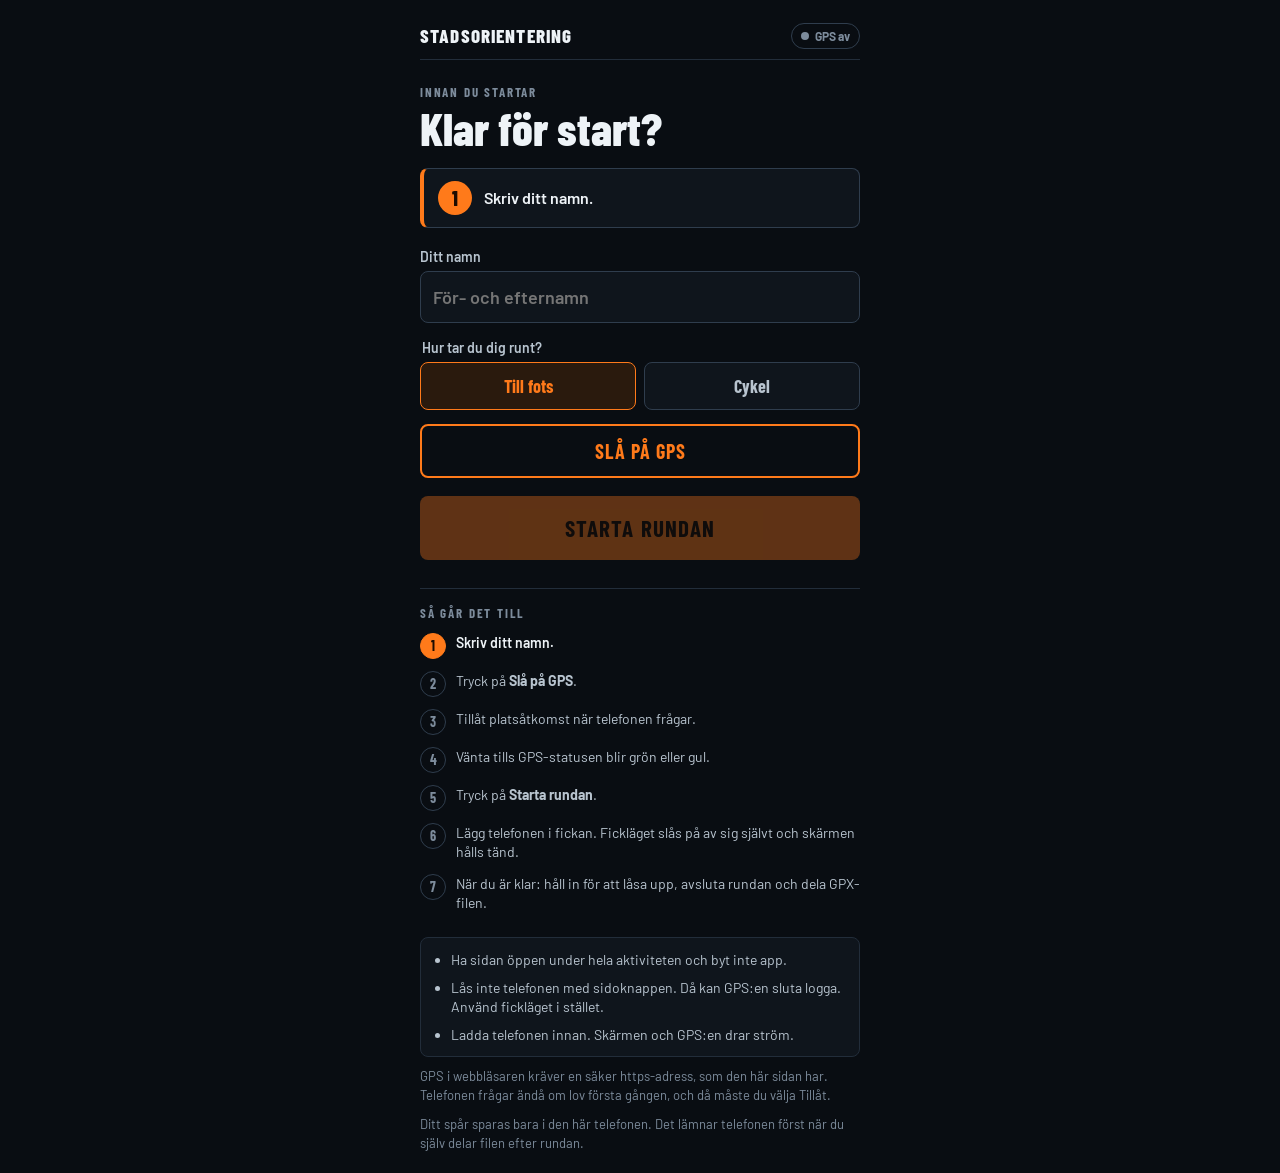
==== commit c3baa849: "v0.04" ====
--- a/index.html
+++ b/index.html
@@ -21,7 +21,7 @@
       </div>
     </header>
 
-    <p id="storage-warning" class="error-box" hidden>Spåret kan inte sparas i telefonen (privat surfläge?). Det fungerar ändå, men ladda inte om sidan under loppet.</p>
+    <p id="storage-warning" class="error-box" hidden>Spåret kan inte sparas i telefonen (privat surfläge?). Det fungerar ändå, men ladda inte om sidan under aktiviteten.</p>
 
     <!-- 1. Start: namn, GPS och start -->
     <section id="start-view" class="view">
@@ -33,9 +33,15 @@
         <p id="next-step-text">Skriv ditt namn.</p>
       </div>
 
-      <label class="field">Ditt namn
-        <input id="name" autocomplete="name" placeholder="För- och efternamn" maxlength="80" enterkeyhint="done">
-      </label>
+      <label class="field">Ditt namn
+        <input id="name" autocomplete="name" placeholder="För- och efternamn" maxlength="80" enterkeyhint="done">
+      </label>
+
+      <fieldset class="activity-choice">
+        <legend>Hur tar du dig runt?</legend>
+        <label><input type="radio" name="activity" value="Till fots" checked><span>Till fots</span></label>
+        <label><input type="radio" name="activity" value="Cykel"><span>Cykel</span></label>
+      </fieldset>
 
       <div class="gps-panel">
         <button id="gps-on" class="gps-button" type="button">Slå på GPS</button>
@@ -56,7 +62,7 @@
       </div>
 
       <div class="start-actions">
-        <button id="start" class="primary is-waiting" type="button" aria-disabled="true">Starta loppet</button>
+        <button id="start" class="primary is-waiting" type="button" aria-disabled="true">Starta rundan</button>
         <button id="start-anyway" class="text-button" type="button" hidden>Starta ändå med svag GPS</button>
       </div>
 
@@ -67,35 +73,35 @@
           <li><span>Tryck på <b>Slå på GPS</b>.</span></li>
           <li><span>Tillåt platsåtkomst när telefonen frågar.</span></li>
           <li><span>Vänta tills GPS-statusen blir grön eller gul.</span></li>
-          <li><span>Tryck på <b>Starta loppet</b>.</span></li>
+          <li><span>Tryck på <b>Starta rundan</b>.</span></li>
           <li><span>Lägg telefonen i fickan. Fickläget slås på av sig självt och skärmen hålls tänd.</span></li>
-          <li><span>Efter målgång: håll in för att låsa upp, avsluta loppet och dela GPX-filen.</span></li>
+          <li><span>När du är klar: håll in för att låsa upp, avsluta rundan och dela GPX-filen.</span></li>
         </ol>
       </section>
 
       <ul class="advice">
-        <li>Ha sidan öppen hela loppet och byt inte app.</li>
-        <li>Lås inte telefonen med sidoknappen. Då slutar GPS:en logga. Använd fickläget i stället.</li>
+        <li>Ha sidan öppen under hela aktiviteten och byt inte app.</li>
+        <li>Lås inte telefonen med sidoknappen. Då kan GPS:en sluta logga. Använd fickläget i stället.</li>
         <li>Ladda telefonen innan. Skärmen och GPS:en drar ström.</li>
       </ul>
       <p class="privacy">GPS i webbläsaren kräver en säker https-adress, som den här sidan har. Telefonen frågar ändå om lov första gången, och då måste du välja Tillåt.</p>
-      <p class="privacy">Ditt spår sparas bara i den här telefonen. Det lämnar telefonen först när du själv delar filen efter loppet.</p>
+      <p class="privacy">Ditt spår sparas bara i den här telefonen. Det lämnar telefonen först när du själv delar filen efter rundan.</p>
     </section>
 
     <!-- 2. Spår som pågick när sidan laddades om -->
     <section id="resume-view" class="view" hidden>
-      <p class="eyebrow">Loppet pågår fortfarande</p>
+      <p class="eyebrow">Rundan pågår fortfarande</p>
       <h1>Fortsätta?</h1>
       <p id="resume-info" class="lead"></p>
       <div class="bottom-actions">
         <button id="resume" class="primary" type="button">Fortsätt</button>
-        <button id="resume-stop" class="text-button" type="button">Avsluta loppet</button>
+        <button id="resume-stop" class="text-button" type="button">Avsluta rundan</button>
       </div>
     </section>
 
-    <!-- 3. Under loppet -->
+    <!-- 3. Under rundan -->
     <section id="running-view" class="view" hidden>
-      <p class="eyebrow">Loppet pågår</p>
+      <p class="eyebrow">Rundan pågår</p>
       <div id="elapsed" class="elapsed">00:00</div>
       <div class="metrics">
         <div><b id="distance">0,00</b><span>km</span></div>
@@ -108,10 +114,10 @@
         <span id="gap-text"></span>
         <button id="close-gap" type="button" aria-label="Stäng notisen">×</button>
       </div>
-      <p id="wake-note" class="notice" hidden>Skärmen kan inte hållas tänd automatiskt i den här webbläsaren. Ställ in automatisk skärmlåsning på längsta tiden under loppet.</p>
+      <p id="wake-note" class="notice" hidden>Skärmen kan inte hållas tänd automatiskt i den här webbläsaren. Ställ in automatisk skärmlåsning på längsta tiden under aktiviteten.</p>
       <div class="bottom-actions">
         <button id="pocket-on" class="primary" type="button">Fickläge</button>
-        <button id="stop" class="text-button" type="button">Avsluta loppet</button>
+        <button id="stop" class="text-button" type="button">Avsluta rundan</button>
       </div>
     </section>
 
@@ -128,7 +134,7 @@
       <div class="bottom-actions">
         <button id="share" class="primary" type="button">Dela GPX-fil</button>
         <button id="download" class="text-button" type="button">Ladda ned filen i stället</button>
-        <button id="new-track" class="text-button text-button--quiet" type="button">Nytt lopp</button>
+        <button id="new-track" class="text-button text-button--quiet" type="button">Ny aktivitet</button>
       </div>
     </section>
   </main>
--- a/styles.css
+++ b/styles.css
@@ -125,7 +125,7 @@
 
 /* ---------------------------------------------------------------- fält och GPS */
 .field { display: block; color: var(--ink-2); font-size: 14px; font-weight: 600; }
-.field input {
+.field input {
   display: block;
   width: 100%;
   margin-top: 6px;
@@ -134,8 +134,46 @@
   border-radius: 8px;
   background: var(--panel);
   color: var(--ink);
-  font-size: 18px; /* minst 16 px, annars zoomar iOS in */
-}
+  font-size: 18px; /* minst 16 px, annars zoomar iOS in */
+}
+
+.activity-choice {
+  display: grid;
+  grid-template-columns: 1fr 1fr;
+  gap: 8px;
+  margin: 16px 0 0;
+  padding: 0;
+  border: 0;
+}
+.activity-choice legend {
+  grid-column: 1 / -1;
+  margin-bottom: 6px;
+  color: var(--ink-2);
+  font-size: 14px;
+  font-weight: 600;
+}
+.activity-choice label {
+  position: relative;
+  display: grid;
+  place-items: center;
+  min-height: 48px;
+  border: 1px solid var(--line-2);
+  border-radius: 8px;
+  background: var(--panel);
+  color: var(--ink-2);
+  font-family: var(--display);
+  font-size: 18px;
+  font-weight: 700;
+}
+.activity-choice input {
+  position: absolute;
+  opacity: 0;
+}
+.activity-choice label:has(input:checked) {
+  border-color: var(--accent);
+  background: #2a1a0d;
+  color: var(--accent);
+}
 
 .gps-panel { margin-top: 14px; }
 .gps-button {
@@ -262,7 +300,7 @@
 }
 .advice li + li { margin-top: 8px; }
 
-/* ---------------------------------------------------------------- under loppet */
+/* ---------------------------------------------------------------- under aktiviteten */
 .elapsed {
   margin: 4px 0 20px;
   font-family: var(--display);
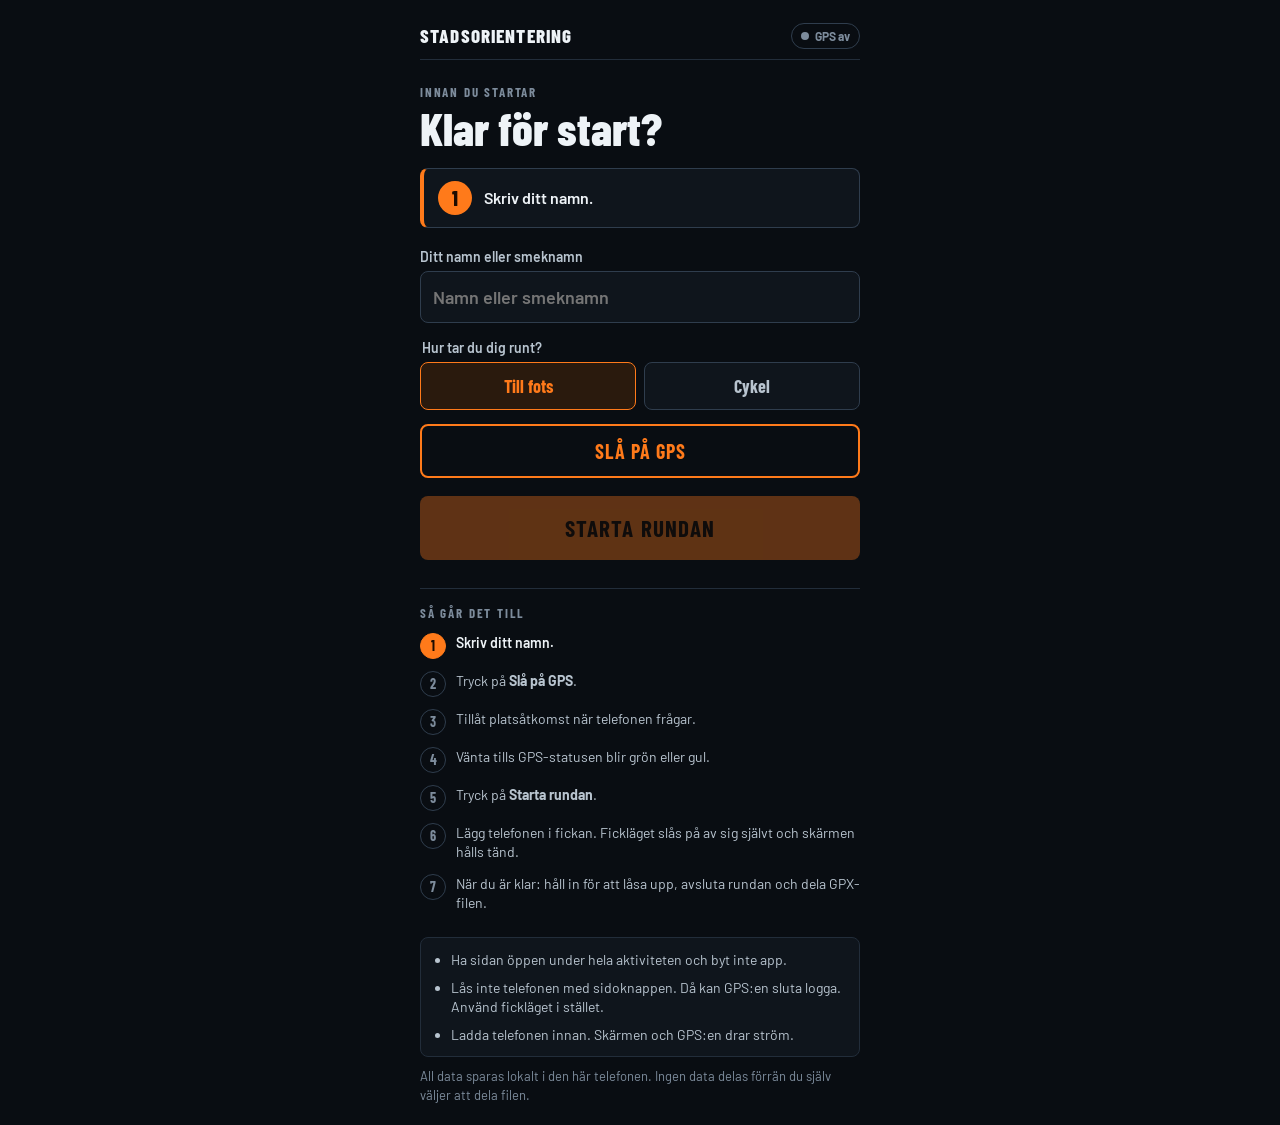
==== commit f5cf02f1: "v.0.05" ====
--- a/index.html
+++ b/index.html
@@ -33,8 +33,8 @@
         <p id="next-step-text">Skriv ditt namn.</p>
       </div>
 
-      <label class="field">Ditt namn
-        <input id="name" autocomplete="name" placeholder="För- och efternamn" maxlength="80" enterkeyhint="done">
+      <label class="field">Ditt namn eller smeknamn
+        <input id="name" autocomplete="nickname" placeholder="Namn eller smeknamn" maxlength="80" enterkeyhint="done">
       </label>
 
       <fieldset class="activity-choice">
@@ -84,8 +84,7 @@
         <li>Lås inte telefonen med sidoknappen. Då kan GPS:en sluta logga. Använd fickläget i stället.</li>
         <li>Ladda telefonen innan. Skärmen och GPS:en drar ström.</li>
       </ul>
-      <p class="privacy">GPS i webbläsaren kräver en säker https-adress, som den här sidan har. Telefonen frågar ändå om lov första gången, och då måste du välja Tillåt.</p>
-      <p class="privacy">Ditt spår sparas bara i den här telefonen. Det lämnar telefonen först när du själv delar filen efter rundan.</p>
+      <p class="privacy">All data sparas lokalt i den här telefonen. Ingen data delas förrän du själv väljer att dela filen.</p>
     </section>
 
     <!-- 2. Spår som pågick när sidan laddades om -->
